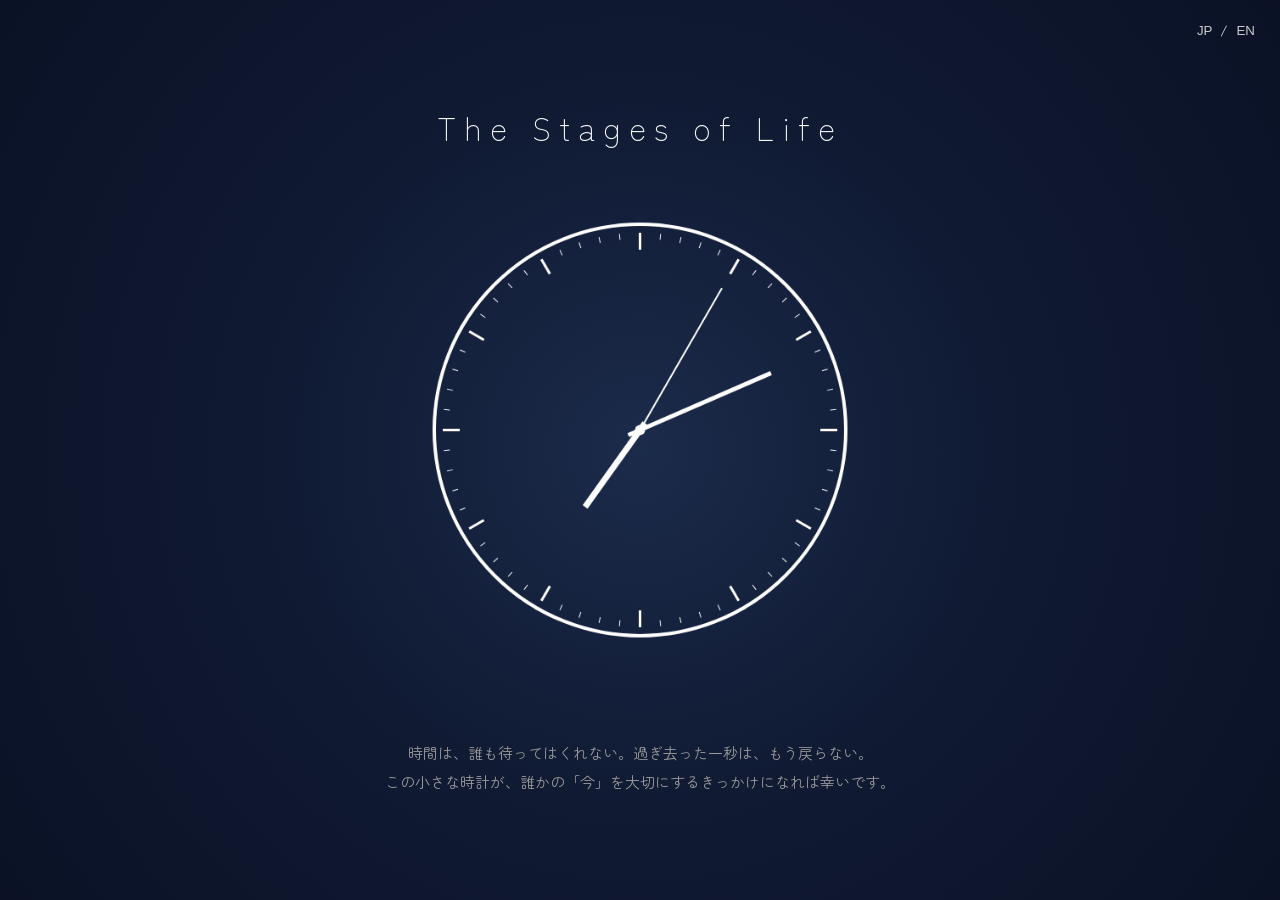
==== main.html @ 34fe7ad2 "Add files via upload" ====
<!DOCTYPE html>
<html lang="ja">
<head>
    <meta charset="UTF-8">
    <meta name="viewport" content="width=device-width, initial-scale=1.0">
    <title>The Stages of Life</title>
    <link href="https://fonts.googleapis.com/css2?family=Zen+Maru+Gothic:wght@400;500;700&display=swap" rel="stylesheet">
    <link rel="stylesheet" href="style.css">
</head>
<body>
<div class="language-switch">
    <button id="lang-ja">JP</button>
    <span>/</span>
    <button id="lang-en">EN</button>
</div>
<div class="container">

    <h1 id="title">The Stages of Life</h1>
    <canvas id="clock"></canvas>

<div id="special-message"></div>

<div class="message">
    <p id="line1"></p>
    <p id="line2"></p>
</div>

<script src="script.js"></script>
</div>
</body>
</html>
---- style.css ----
*{
    margin:0;
    padding:0;
    box-sizing:border-box;
}

html,body{
    width:100%;
    height:100%;
    overflow:hidden;
}

body{
    background:
    radial-gradient(
    circle at center,
    #1B2B4A 0%,
    #101A33 45%,
    #0B1226 100%
    );

    color:#f5f7fa;
    font-family:
        "Zen Maru Gothic",
        sans-serif;

    display:flex;
    justify-content:center;
    align-items:center;
}

.container{
    text-align:center;
    animation:fadein 2.5s ease;
}

h1{
    font-weight:200;
    letter-spacing:8px;
    margin-bottom:70px;
}

canvas{
    width:min(65vw,420px);
    height:min(65vw,420px);
}

.message{
    margin-top:45px;
    color:#999;
    line-height:1.9;
    font-size:15px;

}

.language-switch{
    position:fixed;
    top:20px;
    right:25px;
    display:flex;
    gap:8px;
    align-items:center;
    font-size:14px;
}

.language-switch button{
    background:none;
    border:none;
    color:#ccc;
    cursor:pointer;
    transition:.3s;
}

.language-switch button:hover{
    color:#fff;
}

#special-message{
    height:24px;
    margin-top:25px;
    color:#ddd;
    opacity:0;
    transition:opacity .8s;
    letter-spacing:2px;
    font-size:15px;
}

@keyframes fadein{

    from{

        opacity:0;

    }

    to{

        opacity:1;

    }

}
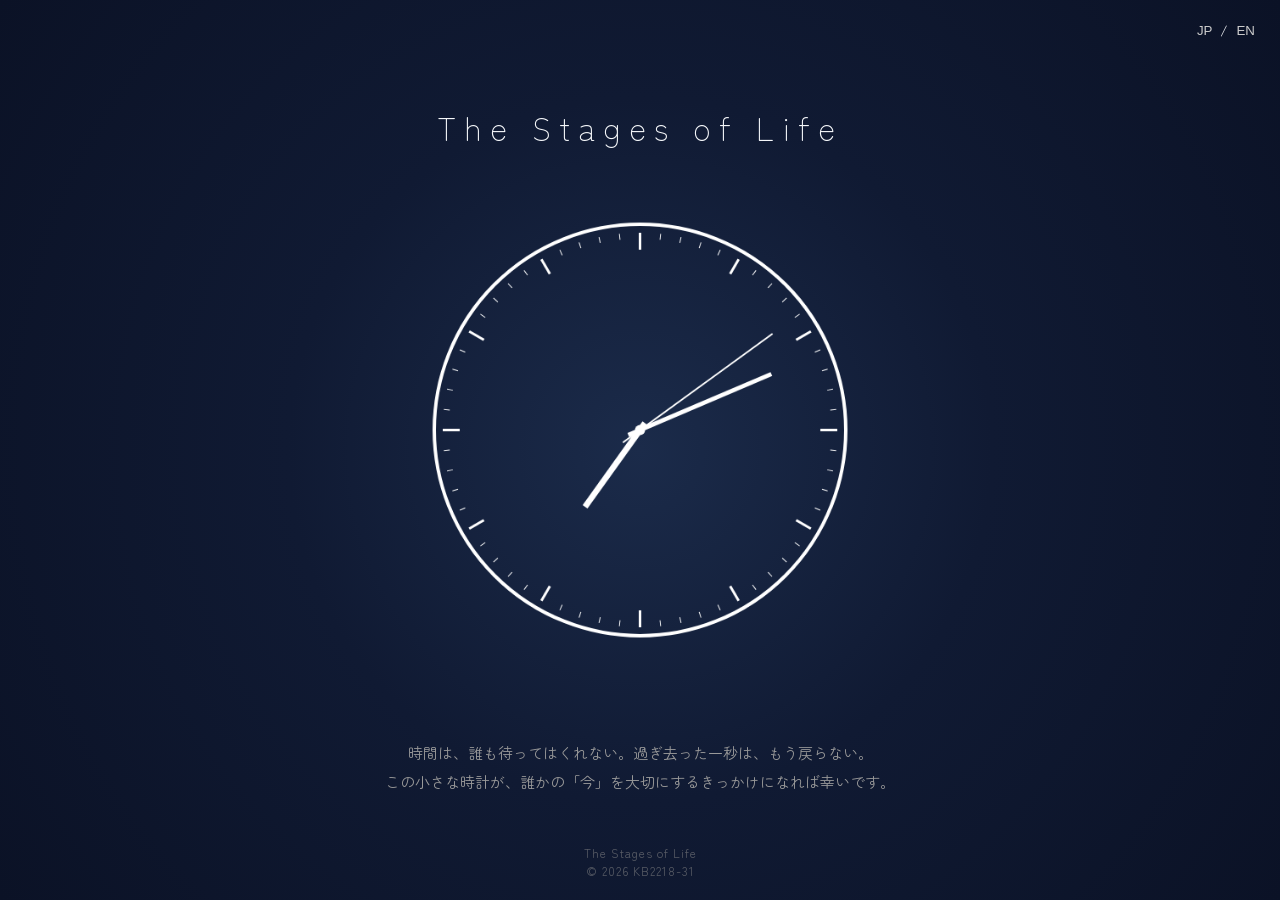
==== commit 4709aed6: "Add files via upload" ====
--- a/main.html
+++ b/main.html
@@ -27,5 +27,11 @@
 
 <script src="script.js"></script>
 </div>
+
+<div class="footer">
+    <div>The Stages of Life</div>
+    <div>© 2026 KB2218-31</div>
+</div>
+
 </body>
 </html>
--- a/style.css
+++ b/style.css
@@ -75,6 +75,23 @@
     color:#fff;
 }
 
+.footer {
+    position: fixed;
+    left: 50%;
+    bottom: 20px;
+
+    transform: translateX(-50%);
+
+    text-align: center;
+
+    font-size: 12px;
+    line-height: 1.5;
+
+    color: #888;
+    opacity: .6;
+
+    letter-spacing: 1px;
+}
 #special-message{
     height:24px;
     margin-top:25px;
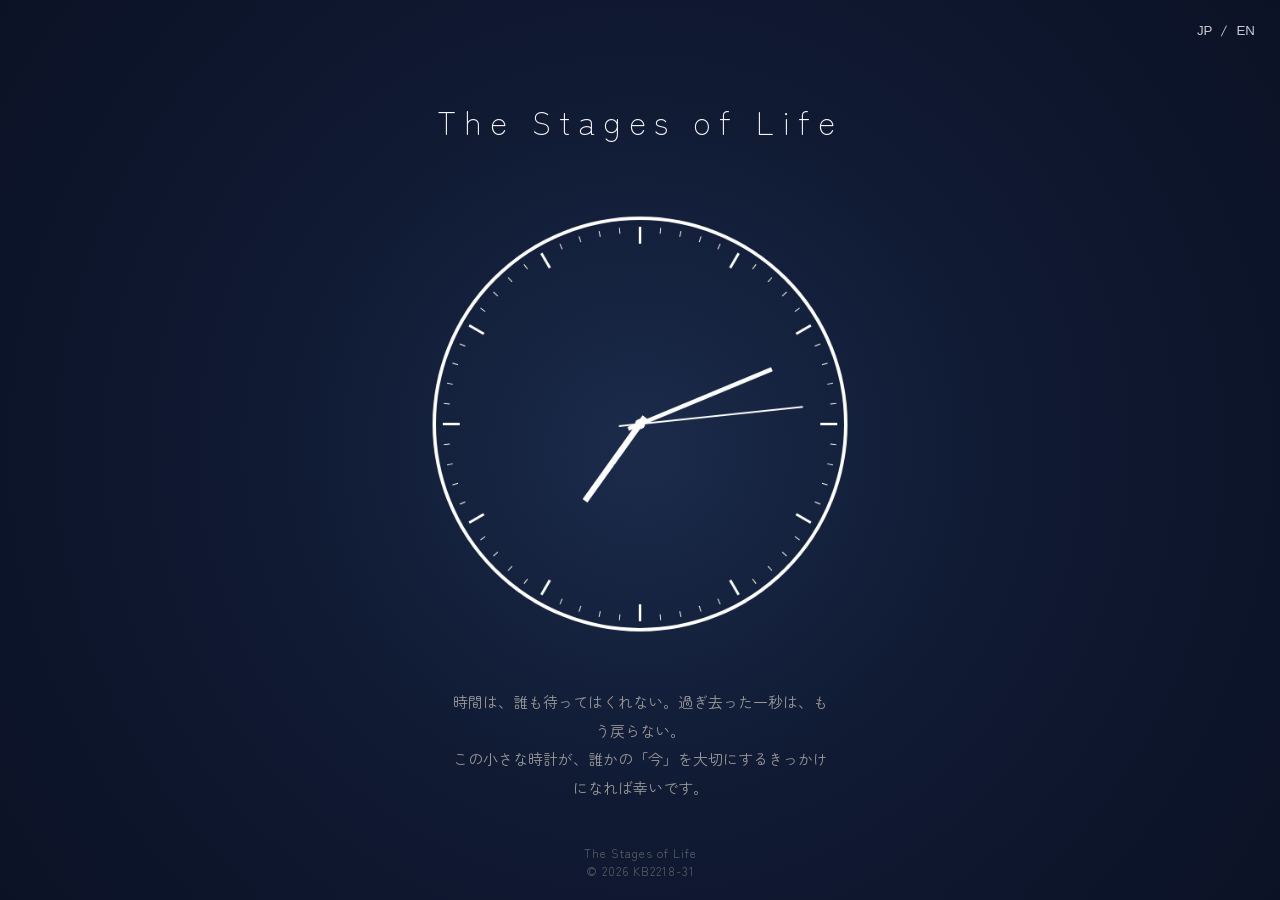
==== commit 66fea0d7: "Add files via upload" ====
--- a/main.html
+++ b/main.html
@@ -1,37 +1,95 @@
 <!DOCTYPE html>
 <html lang="ja">
+
 <head>
     <meta charset="UTF-8">
     <meta name="viewport" content="width=device-width, initial-scale=1.0">
+
     <title>The Stages of Life</title>
-    <link href="https://fonts.googleapis.com/css2?family=Zen+Maru+Gothic:wght@400;500;700&display=swap" rel="stylesheet">
+
+    <meta name="description"
+        content="『今』という時間を見つめるためのデジタルアート作品『The Stages of Life』">
+
+    <meta name="theme-color" content="#101A33">
+
+    <link rel="preconnect" href="https://fonts.googleapis.com">
+    <link rel="preconnect" href="https://fonts.gstatic.com" crossorigin>
+
+    <link href="https://fonts.googleapis.com/css2?family=Zen+Maru+Gothic:wght@400;500;700&display=swap"
+        rel="stylesheet">
+
     <link rel="stylesheet" href="style.css">
 </head>
+
 <body>
-<div class="language-switch">
-    <button id="lang-ja">JP</button>
-    <span>/</span>
-    <button id="lang-en">EN</button>
-</div>
-<div class="container">
 
-    <h1 id="title">The Stages of Life</h1>
-    <canvas id="clock"></canvas>
+    <!-- Language -->
+    <nav class="language-switch" aria-label="Language Switch">
+        <button id="lang-ja" type="button">JP</button>
+        <span>/</span>
+        <button id="lang-en" type="button">EN</button>
+    </nav>
 
-<div id="special-message"></div>
 
-<div class="message">
-    <p id="line1"></p>
-    <p id="line2"></p>
-</div>
+    <!-- Main -->
+    <main class="container">
 
-<script src="script.js"></script>
-</div>
+        <!-- Title -->
+        <header>
 
-<div class="footer">
-    <div>The Stages of Life</div>
-    <div>© 2026 KB2218-31</div>
-</div>
+            <h1 id="title">
+                The Stages of Life
+            </h1>
+
+        </header>
+
+
+        <!-- Clock -->
+        <section class="clock-section">
+
+            <canvas id="clock" aria-label="Analog Clock">
+                Your browser does not support HTML5 Canvas.
+            </canvas>
+
+        </section>
+
+
+        <!-- Special Message -->
+        <section
+            id="special-message"
+            class="special-message"
+            aria-live="polite">
+        </section>
+
+
+        <!-- Main Message -->
+        <section class="message">
+
+            <p id="line1"></p>
+
+            <p id="line2"></p>
+
+        </section>
+
+    </main>
+
+
+    <!-- Footer -->
+    <footer class="footer">
+
+        <div class="footer-title">
+            The Stages of Life
+        </div>
+
+        <div class="footer-copy">
+            © 2026 KB2218-31
+        </div>
+
+    </footer>
+
+
+    <script src="script.js"></script>
 
 </body>
+
 </html>
--- a/style.css
+++ b/style.css
@@ -7,7 +7,8 @@
 html,body{
     width:100%;
     height:100%;
-    overflow:hidden;
+    overflow-x:hidden;
+    overflow-y:auto;
 }
 
 body{
@@ -102,18 +103,25 @@
     font-size:15px;
 }
 
+.message{
+    width:90%;
+    max-width:420px;
+    margin:auto;
+}
+
+@media (max-width: 768px){
+    h1{
+        font-size: 2.2rem;
+        letter-spacing: 6px;
+    }
+}
+
 @keyframes fadein{
-
     from{
-
         opacity:0;
-
     }
 
     to{
-
         opacity:1;
-
     }
-
 }
